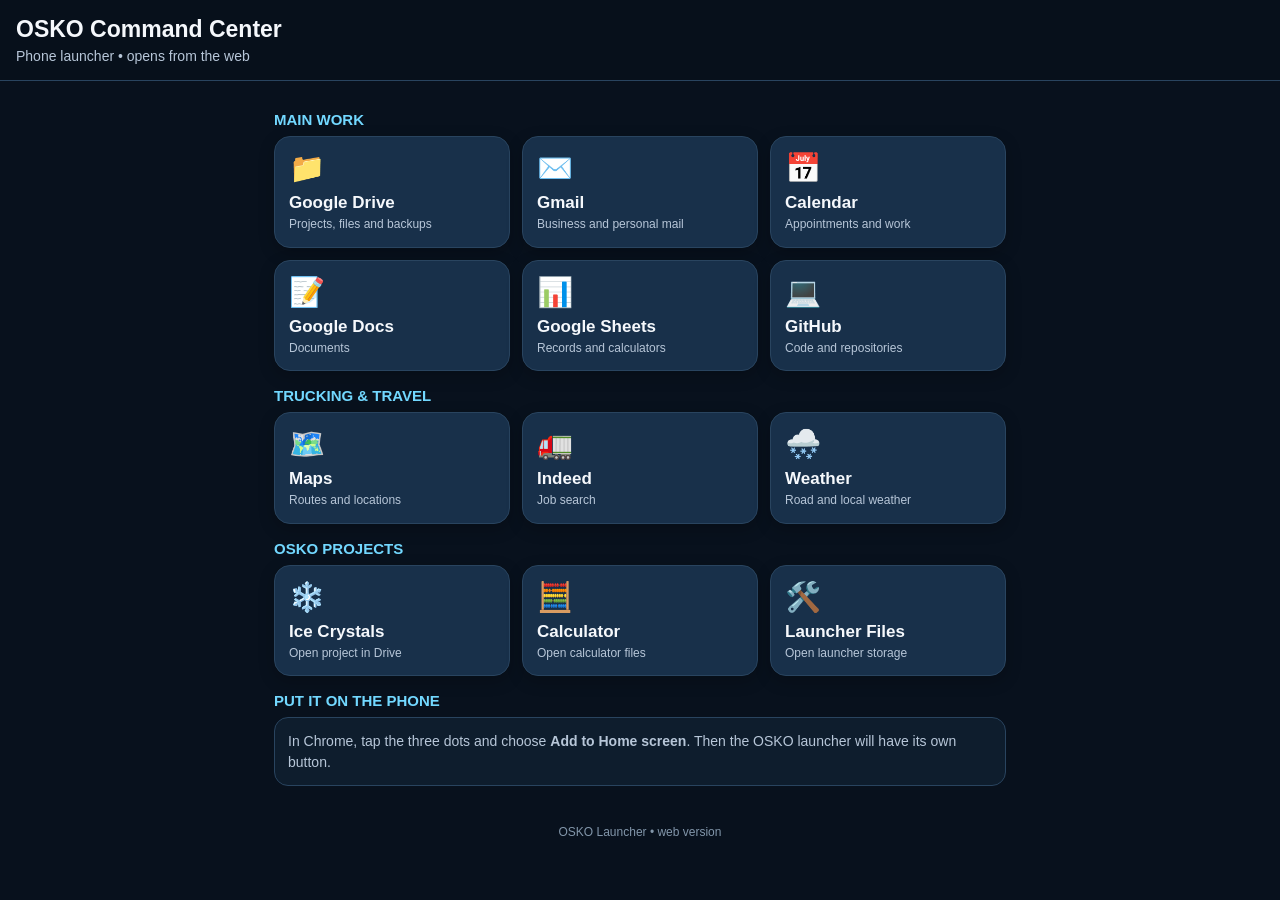
==== launcher/index.html @ dd48abea "Add web-based OSKO phone launcher" ====
<!doctype html>
<html lang="en">
<head>
<meta charset="utf-8">
<meta name="viewport" content="width=device-width, initial-scale=1, viewport-fit=cover">
<meta name="theme-color" content="#0b1320">
<title>OSKO Command Center</title>
<style>
*{box-sizing:border-box}body{margin:0;background:#08111d;color:#f5f8fc;font-family:Arial,sans-serif;min-height:100vh}header{position:sticky;top:0;background:#07101b;padding:16px;border-bottom:1px solid #29445f}h1{font-size:23px;margin:0}.sub{color:#b7c6d8;font-size:14px;margin-top:5px}main{padding:14px;max-width:760px;margin:auto}.section{margin:16px 0 8px;font-size:15px;color:#72d8ff;font-weight:bold;text-transform:uppercase}.grid{display:grid;grid-template-columns:repeat(2,minmax(0,1fr));gap:12px}.card{min-height:92px;border:1px solid #29445f;border-radius:16px;background:#18304a;color:#f5f8fc;text-decoration:none;padding:14px;display:flex;flex-direction:column;justify-content:center;box-shadow:0 5px 16px rgba(0,0,0,.22)}.icon{font-size:29px;margin-bottom:8px}.name{font-weight:bold;font-size:17px}.small{font-size:12px;color:#b7c6d8;margin-top:4px;line-height:1.3}.note{background:#0e1d2d;border:1px solid #29445f;border-radius:14px;padding:13px;color:#b7c6d8;font-size:14px;line-height:1.45}footer{text-align:center;color:#8296aa;padding:25px 10px 35px;font-size:12px}@media(min-width:650px){.grid{grid-template-columns:repeat(3,minmax(0,1fr))}}
</style>
</head>
<body>
<header><h1>OSKO Command Center</h1><div class="sub">Phone launcher • opens from the web</div></header>
<main>
<div class="section">Main Work</div><div class="grid">
<a class="card" href="https://drive.google.com/" target="_blank"><span class="icon">📁</span><span class="name">Google Drive</span><span class="small">Projects, files and backups</span></a>
<a class="card" href="https://mail.google.com/" target="_blank"><span class="icon">✉️</span><span class="name">Gmail</span><span class="small">Business and personal mail</span></a>
<a class="card" href="https://calendar.google.com/" target="_blank"><span class="icon">📅</span><span class="name">Calendar</span><span class="small">Appointments and work</span></a>
<a class="card" href="https://docs.google.com/" target="_blank"><span class="icon">📝</span><span class="name">Google Docs</span><span class="small">Documents</span></a>
<a class="card" href="https://sheets.google.com/" target="_blank"><span class="icon">📊</span><span class="name">Google Sheets</span><span class="small">Records and calculators</span></a>
<a class="card" href="https://github.com/" target="_blank"><span class="icon">💻</span><span class="name">GitHub</span><span class="small">Code and repositories</span></a>
</div>
<div class="section">Trucking & Travel</div><div class="grid">
<a class="card" href="https://www.google.com/maps" target="_blank"><span class="icon">🗺️</span><span class="name">Maps</span><span class="small">Routes and locations</span></a>
<a class="card" href="https://www.indeed.com/" target="_blank"><span class="icon">🚛</span><span class="name">Indeed</span><span class="small">Job search</span></a>
<a class="card" href="https://weather.com/" target="_blank"><span class="icon">🌨️</span><span class="name">Weather</span><span class="small">Road and local weather</span></a>
</div>
<div class="section">OSKO Projects</div><div class="grid">
<a class="card" href="https://drive.google.com/drive/my-drive" target="_blank"><span class="icon">❄️</span><span class="name">Ice Crystals</span><span class="small">Open project in Drive</span></a>
<a class="card" href="https://drive.google.com/drive/my-drive" target="_blank"><span class="icon">🧮</span><span class="name">Calculator</span><span class="small">Open calculator files</span></a>
<a class="card" href="https://drive.google.com/drive/my-drive" target="_blank"><span class="icon">🛠️</span><span class="name">Launcher Files</span><span class="small">Open launcher storage</span></a>
</div>
<div class="section">Put it on the phone</div><div class="note">In Chrome, tap the three dots and choose <b>Add to Home screen</b>. Then the OSKO launcher will have its own button.</div>
</main><footer>OSKO Launcher • web version</footer>
</body></html>
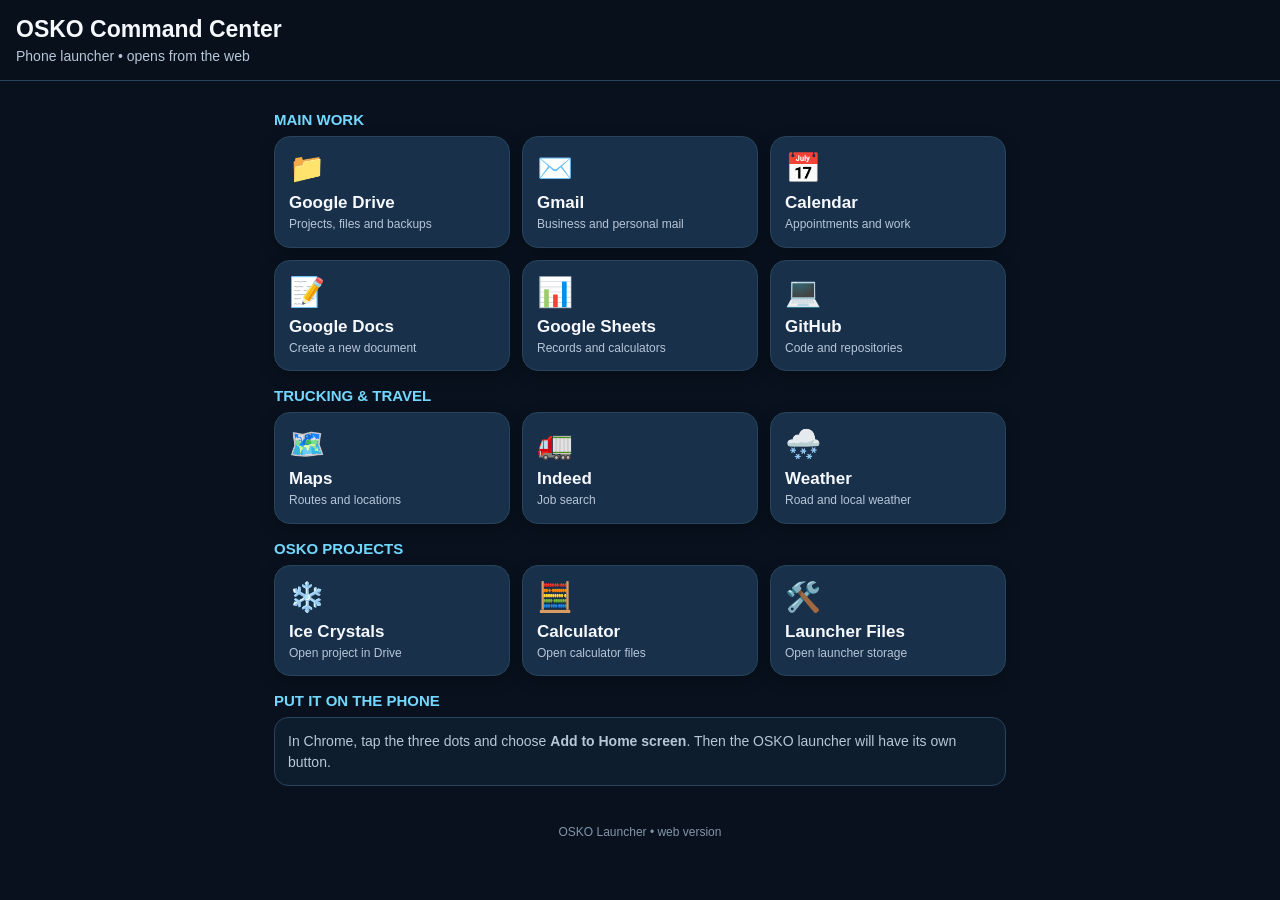
==== commit 8d237743: "Fix Google Docs button to create a new document" ====
--- a/launcher/index.html
+++ b/launcher/index.html
@@ -16,7 +16,7 @@
 <a class="card" href="https://drive.google.com/" target="_blank"><span class="icon">📁</span><span class="name">Google Drive</span><span class="small">Projects, files and backups</span></a>
 <a class="card" href="https://mail.google.com/" target="_blank"><span class="icon">✉️</span><span class="name">Gmail</span><span class="small">Business and personal mail</span></a>
 <a class="card" href="https://calendar.google.com/" target="_blank"><span class="icon">📅</span><span class="name">Calendar</span><span class="small">Appointments and work</span></a>
-<a class="card" href="https://docs.google.com/" target="_blank"><span class="icon">📝</span><span class="name">Google Docs</span><span class="small">Documents</span></a>
+<a class="card" href="https://docs.new/" target="_blank"><span class="icon">📝</span><span class="name">Google Docs</span><span class="small">Create a new document</span></a>
 <a class="card" href="https://sheets.google.com/" target="_blank"><span class="icon">📊</span><span class="name">Google Sheets</span><span class="small">Records and calculators</span></a>
 <a class="card" href="https://github.com/" target="_blank"><span class="icon">💻</span><span class="name">GitHub</span><span class="small">Code and repositories</span></a>
 </div>
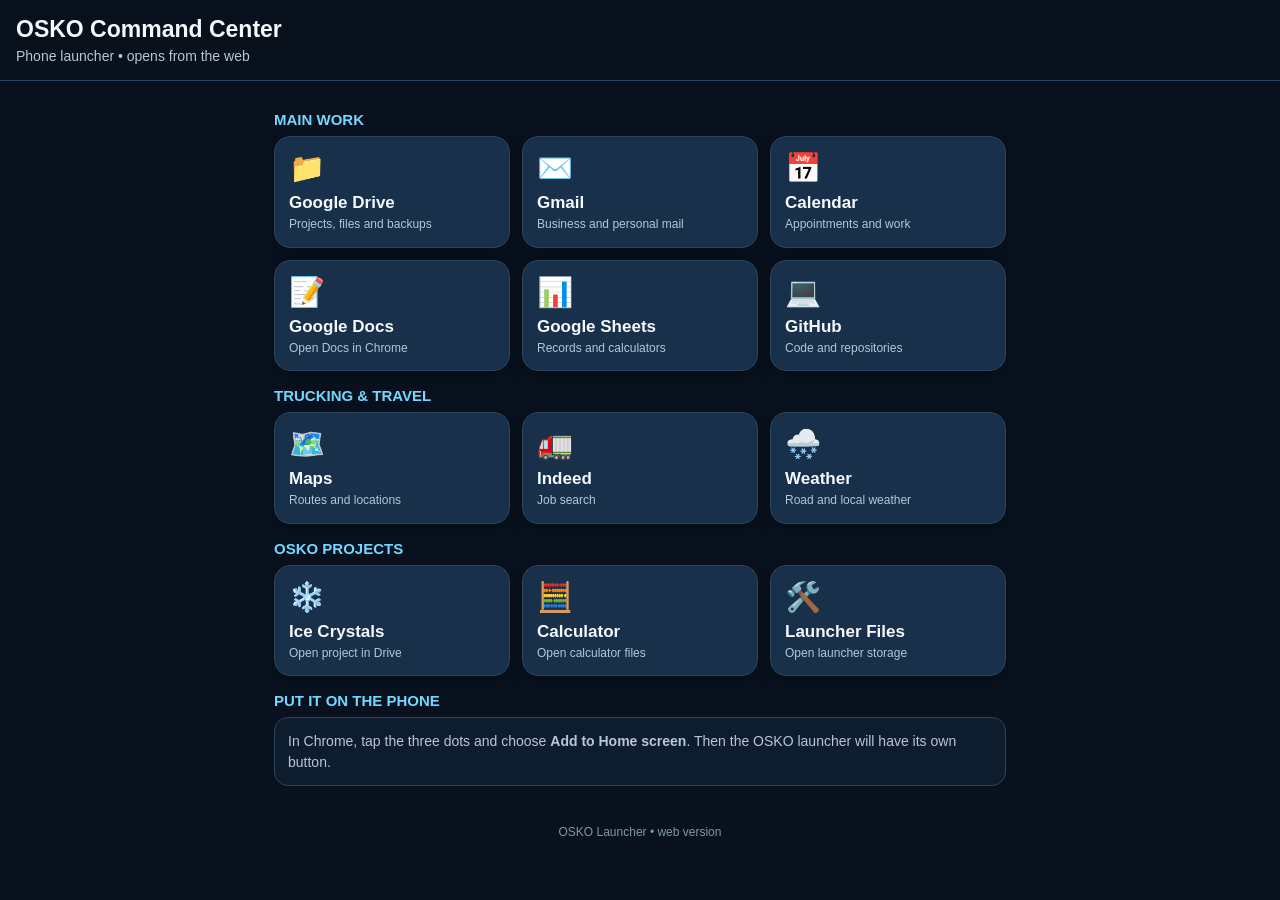
==== commit d0940fbc: "Force Google Docs launcher button to open in Chrome" ====
--- a/launcher/index.html
+++ b/launcher/index.html
@@ -16,7 +16,7 @@
 <a class="card" href="https://drive.google.com/" target="_blank"><span class="icon">📁</span><span class="name">Google Drive</span><span class="small">Projects, files and backups</span></a>
 <a class="card" href="https://mail.google.com/" target="_blank"><span class="icon">✉️</span><span class="name">Gmail</span><span class="small">Business and personal mail</span></a>
 <a class="card" href="https://calendar.google.com/" target="_blank"><span class="icon">📅</span><span class="name">Calendar</span><span class="small">Appointments and work</span></a>
-<a class="card" href="https://docs.new/" target="_blank"><span class="icon">📝</span><span class="name">Google Docs</span><span class="small">Create a new document</span></a>
+<a class="card" href="intent://docs.google.com/document/u/0/#Intent;scheme=https;package=com.android.chrome;S.browser_fallback_url=https%3A%2F%2Fdocs.google.com%2Fdocument%2Fu%2F0%2F;end" target="_blank"><span class="icon">📝</span><span class="name">Google Docs</span><span class="small">Open Docs in Chrome</span></a>
 <a class="card" href="https://sheets.google.com/" target="_blank"><span class="icon">📊</span><span class="name">Google Sheets</span><span class="small">Records and calculators</span></a>
 <a class="card" href="https://github.com/" target="_blank"><span class="icon">💻</span><span class="name">GitHub</span><span class="small">Code and repositories</span></a>
 </div>
